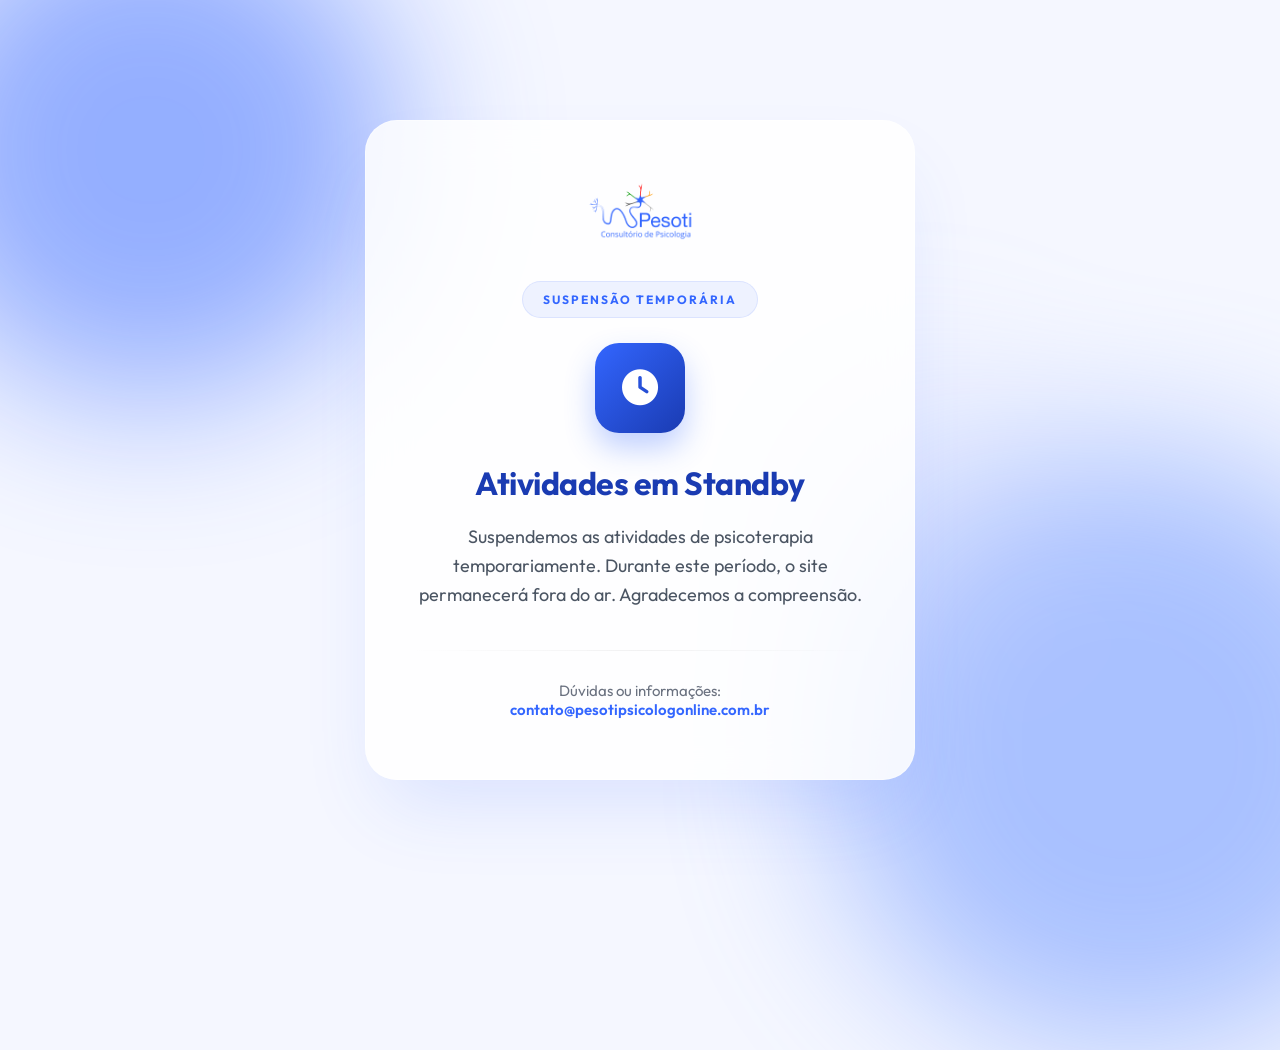
==== manutencao.html @ 4e00ce05 "feat: ativação do modo de manutenção" ====
<!DOCTYPE html>
<html lang="pt-br">
<head>
    <meta charset="UTF-8">
    <meta name="viewport" content="width=device-width, initial-scale=1.0">
    <title>Página em Manutenção - Cesar Pesoti Psicoterapia</title>
    <!-- Google Fonts -->
    <link rel="preconnect" href="https://fonts.googleapis.com">
    <link rel="preconnect" href="https://fonts.gstatic.com" crossorigin>
    <link href="https://fonts.googleapis.com/css2?family=Outfit:wght@300;400;600;700&display=swap" rel="stylesheet">
    <link rel="stylesheet" href="https://cdnjs.cloudflare.com/ajax/libs/font-awesome/6.0.0/css/all.min.css">
    <style>
        :root {
            --primary: #3366FF;
            --primary-dark: #1A3BB2;
            --bg: #F5F7FF;
            --text: #1F2937;
        }

        * {
            margin: 0;
            padding: 0;
            box-sizing: border-box;
        }

        body {
            font-family: 'Outfit', -apple-system, BlinkMacSystemFont, "Segoe UI", Roboto, Helvetica, Arial, sans-serif;
            background-color: var(--bg);
            height: 100vh;
            display: flex;
            align-items: center;
            justify-content: center;
            overflow: hidden;
            color: var(--text);
        }

        /* Animated Background Blobs */
        .background-blobs {
            position: absolute;
            width: 100%;
            height: 100%;
            z-index: -1;
            filter: blur(80px);
            opacity: 0.5;
        }

        .blob {
            position: absolute;
            border-radius: 50%;
            background: var(--primary);
            animation: move 25s infinite alternate ease-in-out;
        }

        .blob-1 { width: 500px; height: 500px; top: -100px; left: -100px; background: #3366FF; }
        .blob-2 { width: 600px; height: 600px; bottom: -150px; right: -150px; background: #5C8AFF; }
        .blob-3 { width: 300px; height: 300px; top: 40%; left: 60%; background: #A0B3FF; opacity: 0.3; }

        @keyframes move {
            0% { transform: translate(0, 0) scale(1); }
            50% { transform: translate(100px, 50px) scale(1.1); }
            100% { transform: translate(-50px, 100px) scale(0.9); }
        }

        .card {
            background: rgba(255, 255, 255, 0.85);
            backdrop-filter: blur(20px);
            -webkit-backdrop-filter: blur(20px);
            border: 1px solid rgba(255, 255, 255, 0.4);
            border-radius: 32px;
            padding: 60px 40px;
            text-align: center;
            max-width: 550px;
            width: 90%;
            box-shadow: 0 40px 80px -20px rgba(51, 102, 255, 0.15);
            animation: cardAppear 1.2s cubic-bezier(0.16, 1, 0.3, 1);
            position: relative;
            z-index: 10;
        }

        @keyframes cardAppear {
            from { opacity: 0; transform: translateY(40px) scale(0.95); }
            to { opacity: 1; transform: translateY(0) scale(1); }
        }

        .logo-container {
            margin-bottom: 40px;
        }

        .img-logo {
            height: 60px;
            margin: 0 auto;
            display: block;
        }

        .status-badge {
            display: inline-block;
            padding: 10px 20px;
            background: rgba(51, 102, 255, 0.08);
            color: var(--primary);
            border-radius: 50px;
            font-size: 12px;
            font-weight: 700;
            margin-bottom: 25px;
            text-transform: uppercase;
            letter-spacing: 2px;
            border: 1px solid rgba(51, 102, 255, 0.1);
        }

        .icon-wrapper {
            width: 90px;
            height: 90px;
            background: linear-gradient(135deg, var(--primary) 0%, var(--primary-dark) 100%);
            color: white;
            border-radius: 24px;
            display: flex;
            align-items: center;
            justify-content: center;
            font-size: 36px;
            margin: 0 auto 30px;
            box-shadow: 0 15px 30px rgba(51, 102, 255, 0.3);
            animation: pulse 2s infinite alternate ease-in-out;
        }

        @keyframes pulse {
            from { transform: scale(1); box-shadow: 0 15px 30px rgba(51, 102, 255, 0.3); }
            to { transform: scale(1.05); box-shadow: 0 20px 40px rgba(51, 102, 255, 0.4); }
        }

        h1 {
            font-size: 32px;
            margin-bottom: 20px;
            color: var(--primary-dark);
            font-weight: 700;
            letter-spacing: -0.5px;
        }

        p {
            font-size: 18px;
            line-height: 1.6;
            color: #4B5563;
            margin-bottom: 40px;
        }

        .divider {
            height: 1px;
            background: linear-gradient(to right, transparent, rgba(0,0,0,0.05), transparent);
            margin: 30px 0;
        }

        .contact-info {
            font-size: 15px;
            color: #6B7280;
        }

        .contact-info a {
            color: var(--primary);
            text-decoration: none;
            font-weight: 600;
            transition: color 0.3s;
        }

        .contact-info a:hover {
            color: var(--primary-dark);
        }

        /* Responsive adjustments */
        @media (max-width: 480px) {
            .card { padding: 40px 25px; }
            h1 { font-size: 26px; }
            p { font-size: 16px; }
        }
    </style>
</head>
<body>
    <div class="background-blobs">
        <div class="blob blob-1"></div>
        <div class="blob blob-2"></div>
        <div class="blob blob-3"></div>
    </div>

    <div class="card">
        <div class="logo-container">
            <img src="logo.png" alt="Cesar Pesoti Psicoterapia" class="img-logo">
        </div>
        
        <div class="status-badge">Suspensão Temporária</div>
        
        <div class="icon-wrapper">
            <i class="fas fa-clock"></i>
        </div>
        
        <h1>Atividades em Standby</h1>
        <p>Suspendemos as atividades de psicoterapia temporariamente. Durante este período, o site permanecerá fora do ar. Agradecemos a compreensão.</p>
        
        <div class="divider"></div>
        
        <div class="contact-info">
            Dúvidas ou informações:<br>
            <a href="mailto:contato@pesotipsicologonline.com.br">contato@pesotipsicologonline.com.br</a>
        </div>
    </div>
</body>
</html>
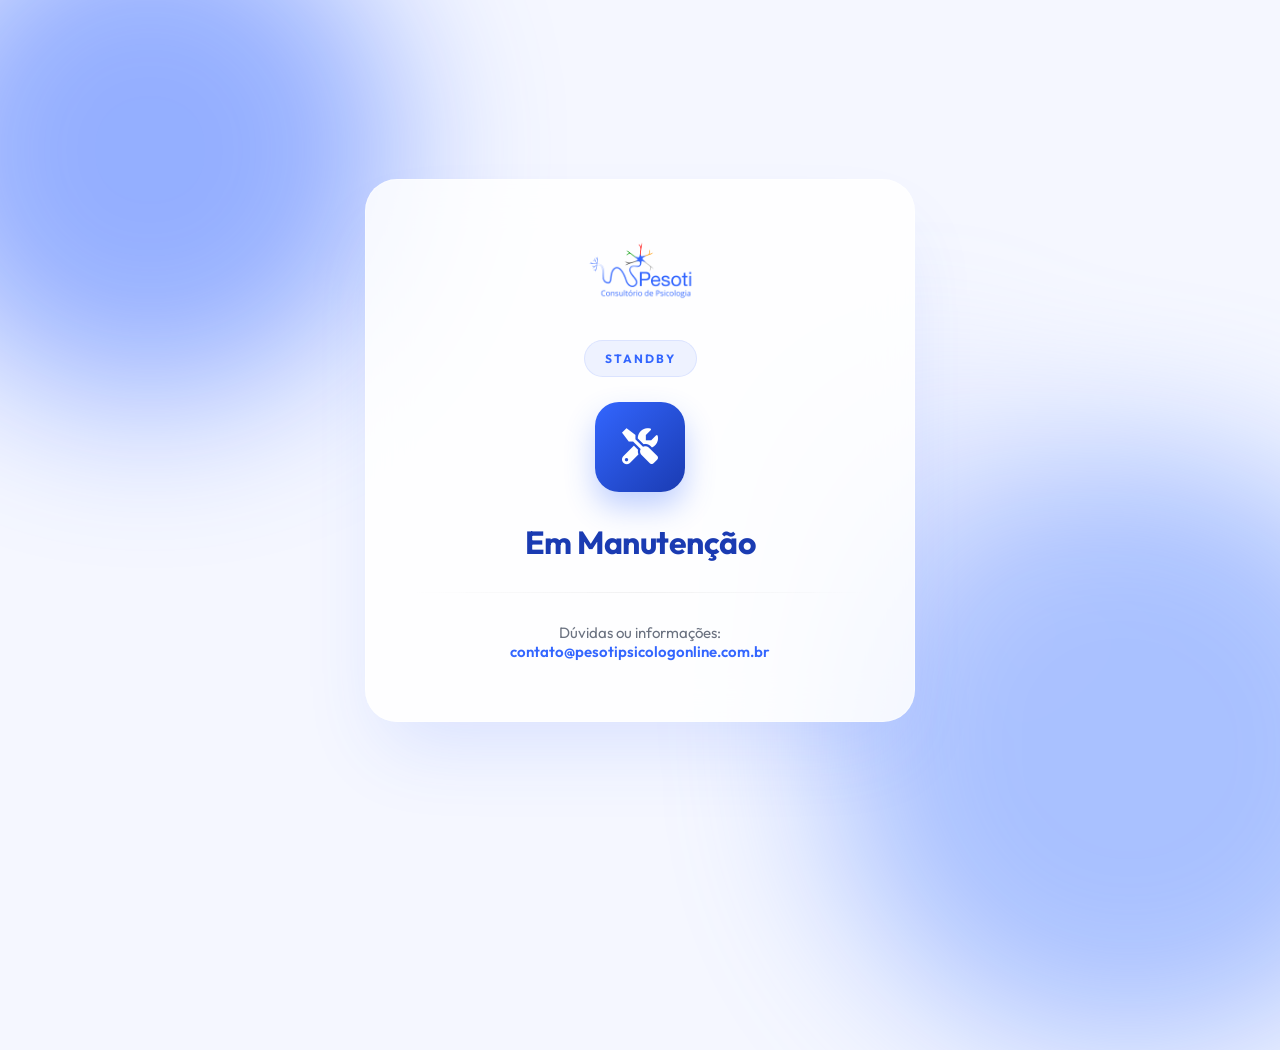
==== commit dd66bc62: "fix: simplifica texto da página de manutenção" ====
--- a/manutencao.html
+++ b/manutencao.html
@@ -183,14 +183,13 @@
             <img src="logo.png" alt="Cesar Pesoti Psicoterapia" class="img-logo">
         </div>
         
-        <div class="status-badge">Suspensão Temporária</div>
+        <div class="status-badge">Standby</div>
         
         <div class="icon-wrapper">
-            <i class="fas fa-clock"></i>
+            <i class="fas fa-tools"></i>
         </div>
         
-        <h1>Atividades em Standby</h1>
-        <p>Suspendemos as atividades de psicoterapia temporariamente. Durante este período, o site permanecerá fora do ar. Agradecemos a compreensão.</p>
+        <h1>Em Manutenção</h1>
         
         <div class="divider"></div>
         
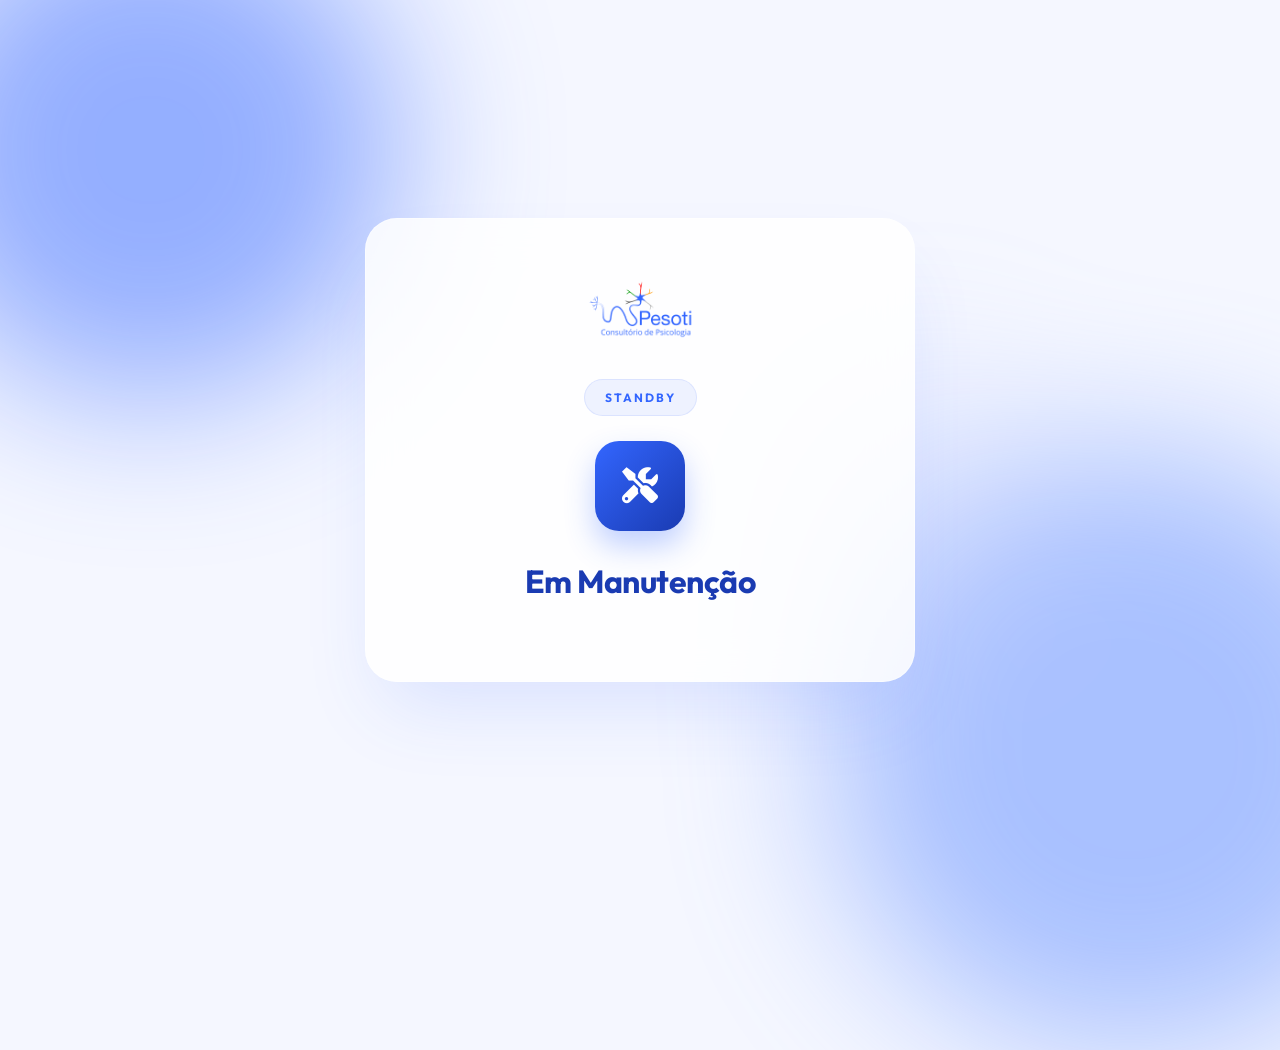
==== commit 74af6579: "fix: remove email inexistente da página de manutenção" ====
--- a/manutencao.html
+++ b/manutencao.html
@@ -191,12 +191,6 @@
         
         <h1>Em Manutenção</h1>
         
-        <div class="divider"></div>
-        
-        <div class="contact-info">
-            Dúvidas ou informações:<br>
-            <a href="mailto:contato@pesotipsicologonline.com.br">contato@pesotipsicologonline.com.br</a>
-        </div>
     </div>
 </body>
 </html>
